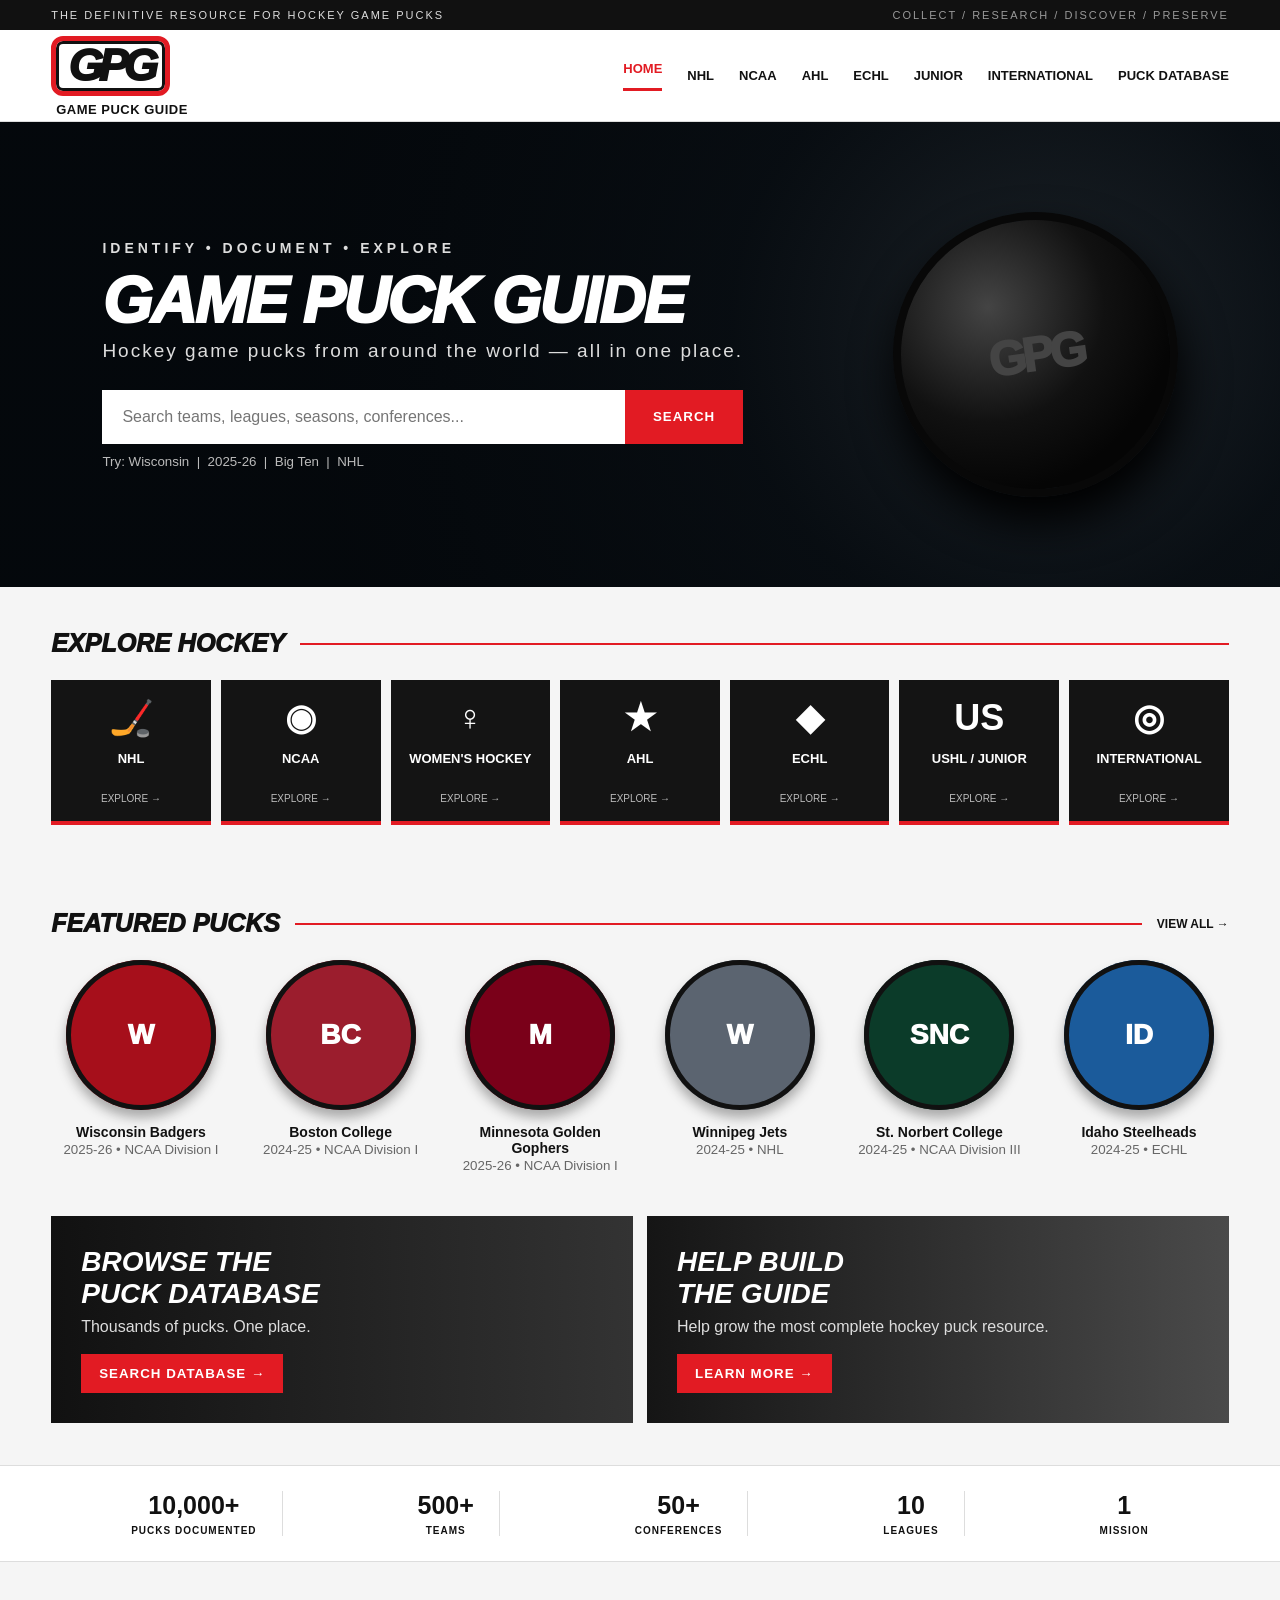
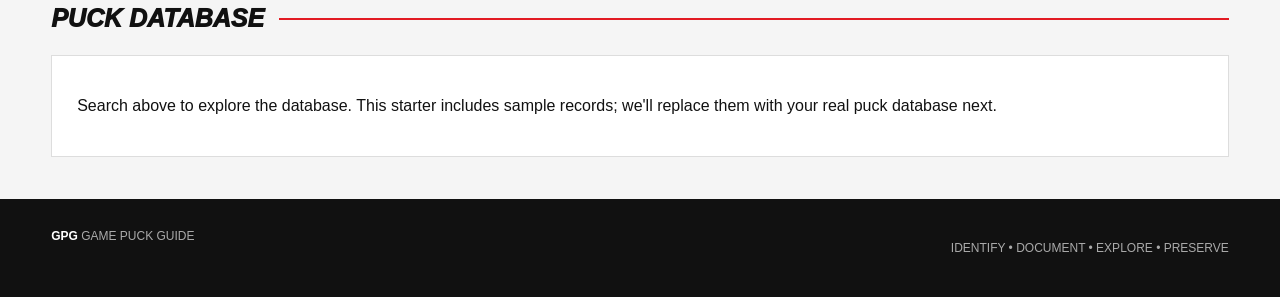
==== index.html @ 2c79c583 "Add files via upload" ====
<!doctype html>
<html lang="en">
<head>
  <meta charset="utf-8">
  <meta name="viewport" content="width=device-width,initial-scale=1">
  <title>Game Puck Guide | Hockey Game Puck Database</title>
  <meta name="description" content="Game Puck Guide — identify, document, explore and preserve hockey game pucks from around the world.">
  <link rel="stylesheet" href="styles.css">
</head>
<body>
  <div class="topbar">THE DEFINITIVE RESOURCE FOR HOCKEY GAME PUCKS <span>COLLECT / RESEARCH / DISCOVER / PRESERVE</span></div>

  <header class="header">
    <a class="brand" href="#">
      <div class="gpg">GPG</div>
      <div class="brand-sub">GAME PUCK GUIDE</div>
    </a>
    <nav>
      <a class="active" href="#">HOME</a>
      <a href="#leagues">NHL</a>
      <a href="#leagues">NCAA</a>
      <a href="#leagues">AHL</a>
      <a href="#leagues">ECHL</a>
      <a href="#leagues">JUNIOR</a>
      <a href="#leagues">INTERNATIONAL</a>
      <a href="#database">PUCK DATABASE</a>
    </nav>
    <button class="menu" aria-label="Open menu">☰</button>
  </header>

  <main>
    <section class="hero">
      <div class="hero-copy">
        <div class="eyebrow">IDENTIFY • DOCUMENT • EXPLORE</div>
        <h1>GAME PUCK GUIDE</h1>
        <p>Hockey game pucks from around the world — all in one place.</p>
        <form class="search" id="searchForm">
          <input id="searchInput" type="search" placeholder="Search teams, leagues, seasons, conferences..." aria-label="Search">
          <button type="submit">SEARCH</button>
        </form>
        <small>Try: Wisconsin &nbsp;|&nbsp; 2025-26 &nbsp;|&nbsp; Big Ten &nbsp;|&nbsp; NHL</small>
      </div>
      <div class="hero-puck" aria-hidden="true"><div>GPG</div></div>
    </section>

    <section class="section league-section" id="leagues">
      <div class="section-heading"><h2>EXPLORE HOCKEY</h2><span></span></div>
      <div class="league-grid">
        <a class="league-card" href="#"><strong>🏒</strong><b>NHL</b><small>EXPLORE →</small></a>
        <a class="league-card" href="#"><strong>◉</strong><b>NCAA</b><small>EXPLORE →</small></a>
        <a class="league-card" href="#"><strong>♀</strong><b>WOMEN'S HOCKEY</b><small>EXPLORE →</small></a>
        <a class="league-card" href="#"><strong>★</strong><b>AHL</b><small>EXPLORE →</small></a>
        <a class="league-card" href="#"><strong>◆</strong><b>ECHL</b><small>EXPLORE →</small></a>
        <a class="league-card" href="#"><strong>US</strong><b>USHL / JUNIOR</b><small>EXPLORE →</small></a>
        <a class="league-card" href="#"><strong>◎</strong><b>INTERNATIONAL</b><small>EXPLORE →</small></a>
      </div>
    </section>

    <section class="section" id="featured">
      <div class="section-heading"><h2>FEATURED PUCKS</h2><span></span><a href="#database">VIEW ALL →</a></div>
      <div class="puck-grid">
        <article class="puck-card"><div class="puck wisconsin">W</div><b>Wisconsin Badgers</b><small>2025-26 • NCAA Division I</small></article>
        <article class="puck-card"><div class="puck bc">BC</div><b>Boston College</b><small>2024-25 • NCAA Division I</small></article>
        <article class="puck-card"><div class="puck minnesota">M</div><b>Minnesota Golden Gophers</b><small>2025-26 • NCAA Division I</small></article>
        <article class="puck-card"><div class="puck jets">W</div><b>Winnipeg Jets</b><small>2024-25 • NHL</small></article>
        <article class="puck-card"><div class="puck snc">SNC</div><b>St. Norbert College</b><small>2024-25 • NCAA Division III</small></article>
        <article class="puck-card"><div class="puck idaho">ID</div><b>Idaho Steelheads</b><small>2024-25 • ECHL</small></article>
      </div>
    </section>

    <section class="feature-panels">
      <a class="feature-panel database" href="#database">
        <div><h2>BROWSE THE<br>PUCK DATABASE</h2><p>Thousands of pucks. One place.</p><button>SEARCH DATABASE →</button></div>
      </a>
      <a class="feature-panel contribute" href="#">
        <div><h2>HELP BUILD<br>THE GUIDE</h2><p>Help grow the most complete hockey puck resource.</p><button>LEARN MORE →</button></div>
      </a>
    </section>

    <section class="stats">
      <div><b>10,000+</b><span>PUCKS DOCUMENTED</span></div>
      <div><b>500+</b><span>TEAMS</span></div>
      <div><b>50+</b><span>CONFERENCES</span></div>
      <div><b>10</b><span>LEAGUES</span></div>
      <div><b>1</b><span>MISSION</span></div>
    </section>

    <section class="database-demo section" id="database">
      <div class="section-heading"><h2>PUCK DATABASE</h2><span></span></div>
      <div id="results" class="results"><p>Search above to explore the database. This starter includes sample records; we'll replace them with your real puck database next.</p></div>
    </section>
  </main>

  <footer>
    <div><strong>GPG</strong> GAME PUCK GUIDE</div>
    <p>IDENTIFY • DOCUMENT • EXPLORE • PRESERVE</p>
  </footer>
  <script src="script.js"></script>
</body>
</html>
---- styles.css ----
*{box-sizing:border-box}html{scroll-behavior:smooth}body{margin:0;font-family:Arial,Helvetica,sans-serif;color:#111;background:#f5f5f5}.topbar{background:#111;color:#ddd;padding:9px 4vw;font-size:11px;letter-spacing:2px}.topbar span{float:right;color:#999}.header{height:92px;background:#fff;display:flex;align-items:center;padding:0 4vw;border-bottom:1px solid #ddd;gap:35px;position:sticky;top:0;z-index:10}.brand{color:#111;text-decoration:none;line-height:.8;min-width:190px}.gpg{display:inline-block;font-size:45px;font-weight:1000;font-style:italic;letter-spacing:-5px;border:5px solid #e21b23;padding:7px 12px;border-radius:12px;box-shadow:inset 0 0 0 3px #111}.brand-sub{font-size:13px;font-weight:900;letter-spacing:.5px;margin:9px 0 0 5px}nav{display:flex;align-items:center;gap:25px;flex:1;justify-content:flex-end}nav a{color:#111;text-decoration:none;font-weight:800;font-size:13px;white-space:nowrap}nav a.active{color:#e21b23;border-bottom:3px solid #e21b23;padding-bottom:12px}.menu{display:none;background:none;border:0;font-size:25px}.hero{min-height:465px;background:linear-gradient(90deg,rgba(4,8,12,.94),rgba(4,8,12,.72)),radial-gradient(circle at 80% 45%,#66727c 0,#182129 28%,#050709 68%);color:#fff;display:flex;align-items:center;padding:60px 8vw;overflow:hidden}.hero-copy{max-width:800px}.eyebrow{letter-spacing:4px;font-weight:800;font-size:14px;color:#ddd}.hero h1{font-size:64px;line-height:.95;margin:15px 0 8px;font-style:italic;font-weight:1000;letter-spacing:-2px}.hero p{font-size:19px;letter-spacing:2px;margin:0 0 28px;color:#ddd}.search{display:flex;max-width:700px;height:54px}.search input{flex:1;border:0;padding:0 20px;font-size:16px}.search button,.feature-panel button{border:0;background:#e21b23;color:#fff;font-weight:900;padding:0 28px;letter-spacing:1px}.hero small{display:block;color:#bbb;margin-top:10px}.hero-puck{margin-left:auto;width:285px;height:285px;border-radius:50%;background:radial-gradient(circle at 35% 30%,#444,#111 45%,#050505 72%);box-shadow:0 25px 45px #000;display:flex;align-items:center;justify-content:center;transform:rotate(-8deg);font-size:48px;font-weight:1000;color:#444;letter-spacing:-4px;border:8px solid #080808}.section{padding:42px 4vw}.section-heading{display:flex;align-items:center;gap:15px;margin-bottom:22px}.section-heading h2{font-size:25px;font-style:italic;margin:0;font-weight:1000}.section-heading span{height:2px;background:#e21b23;flex:1}.section-heading a{color:#111;font-size:12px;font-weight:900;text-decoration:none}.league-grid{display:grid;grid-template-columns:repeat(7,1fr);gap:10px}.league-card{background:#141414;color:#fff;min-height:145px;text-decoration:none;display:flex;flex-direction:column;align-items:center;justify-content:center;text-align:center;border-bottom:4px solid #e21b23;transition:.2s}.league-card:hover{transform:translateY(-4px)}.league-card strong{font-size:36px;margin-bottom:12px}.league-card b{font-size:13px;min-height:30px}.league-card small{font-size:10px;margin-top:12px;color:#bbb}.puck-grid{display:grid;grid-template-columns:repeat(6,1fr);gap:20px}.puck-card{text-align:center}.puck{width:150px;height:150px;border-radius:50%;margin:0 auto 14px;display:flex;align-items:center;justify-content:center;color:#fff;font-size:28px;font-weight:1000;box-shadow:0 8px 12px #aaa,inset 0 0 0 5px #111;background:#181818}.wisconsin{background:#a60f1b}.bc{background:#9b1d2d}.minnesota{background:#7a0019}.jets{background:#5b6470}.snc{background:#0b3b29}.idaho{background:#1b5b9b}.puck-card b{display:block;font-size:14px}.puck-card small{color:#666}.feature-panels{display:grid;grid-template-columns:1fr 1fr;gap:14px;padding:0 4vw 42px}.feature-panel{min-height:190px;text-decoration:none;color:#fff;background:linear-gradient(90deg,#111,#333);padding:30px;display:flex;align-items:center}.feature-panel.contribute{background:linear-gradient(90deg,#151515,#4a4a4a)}.feature-panel h2{font-style:italic;margin:0 0 8px;font-size:28px}.feature-panel p{margin:0 0 18px;color:#ddd}.feature-panel button{padding:12px 18px}.stats{display:flex;justify-content:space-around;background:#fff;border-top:1px solid #ddd;border-bottom:1px solid #ddd;padding:25px 4vw;text-align:center}.stats div{padding:0 25px;border-right:1px solid #ddd}.stats div:last-child{border:0}.stats b,.stats span{display:block}.stats b{font-size:25px}.stats span{font-size:10px;font-weight:900;letter-spacing:1px;margin-top:5px}.database-demo{min-height:230px}.results{background:#fff;padding:25px;border:1px solid #ddd}footer{background:#111;color:#aaa;padding:30px 4vw;display:flex;justify-content:space-between;font-size:12px}footer strong{color:#fff}@media(max-width:1000px){nav{display:none}.menu{display:block;margin-left:auto}.league-grid{grid-template-columns:repeat(4,1fr)}.puck-grid{grid-template-columns:repeat(3,1fr)}.hero-puck{width:210px;height:210px}.hero h1{font-size:48px}}@media(max-width:650px){.topbar span{display:none}.header{height:75px}.brand{min-width:150px}.gpg{font-size:32px}.hero{padding:45px 6vw}.hero-puck{display:none}.hero h1{font-size:40px}.search{height:auto;display:block}.search input,.search button{width:100%;height:50px}.league-grid{grid-template-columns:repeat(2,1fr)}.puck-grid{grid-template-columns:repeat(2,1fr)}.puck{width:125px;height:125px}.feature-panels{grid-template-columns:1fr}.stats{display:grid;grid-template-columns:repeat(2,1fr);gap:18px}.stats div{border:0}footer{display:block}}
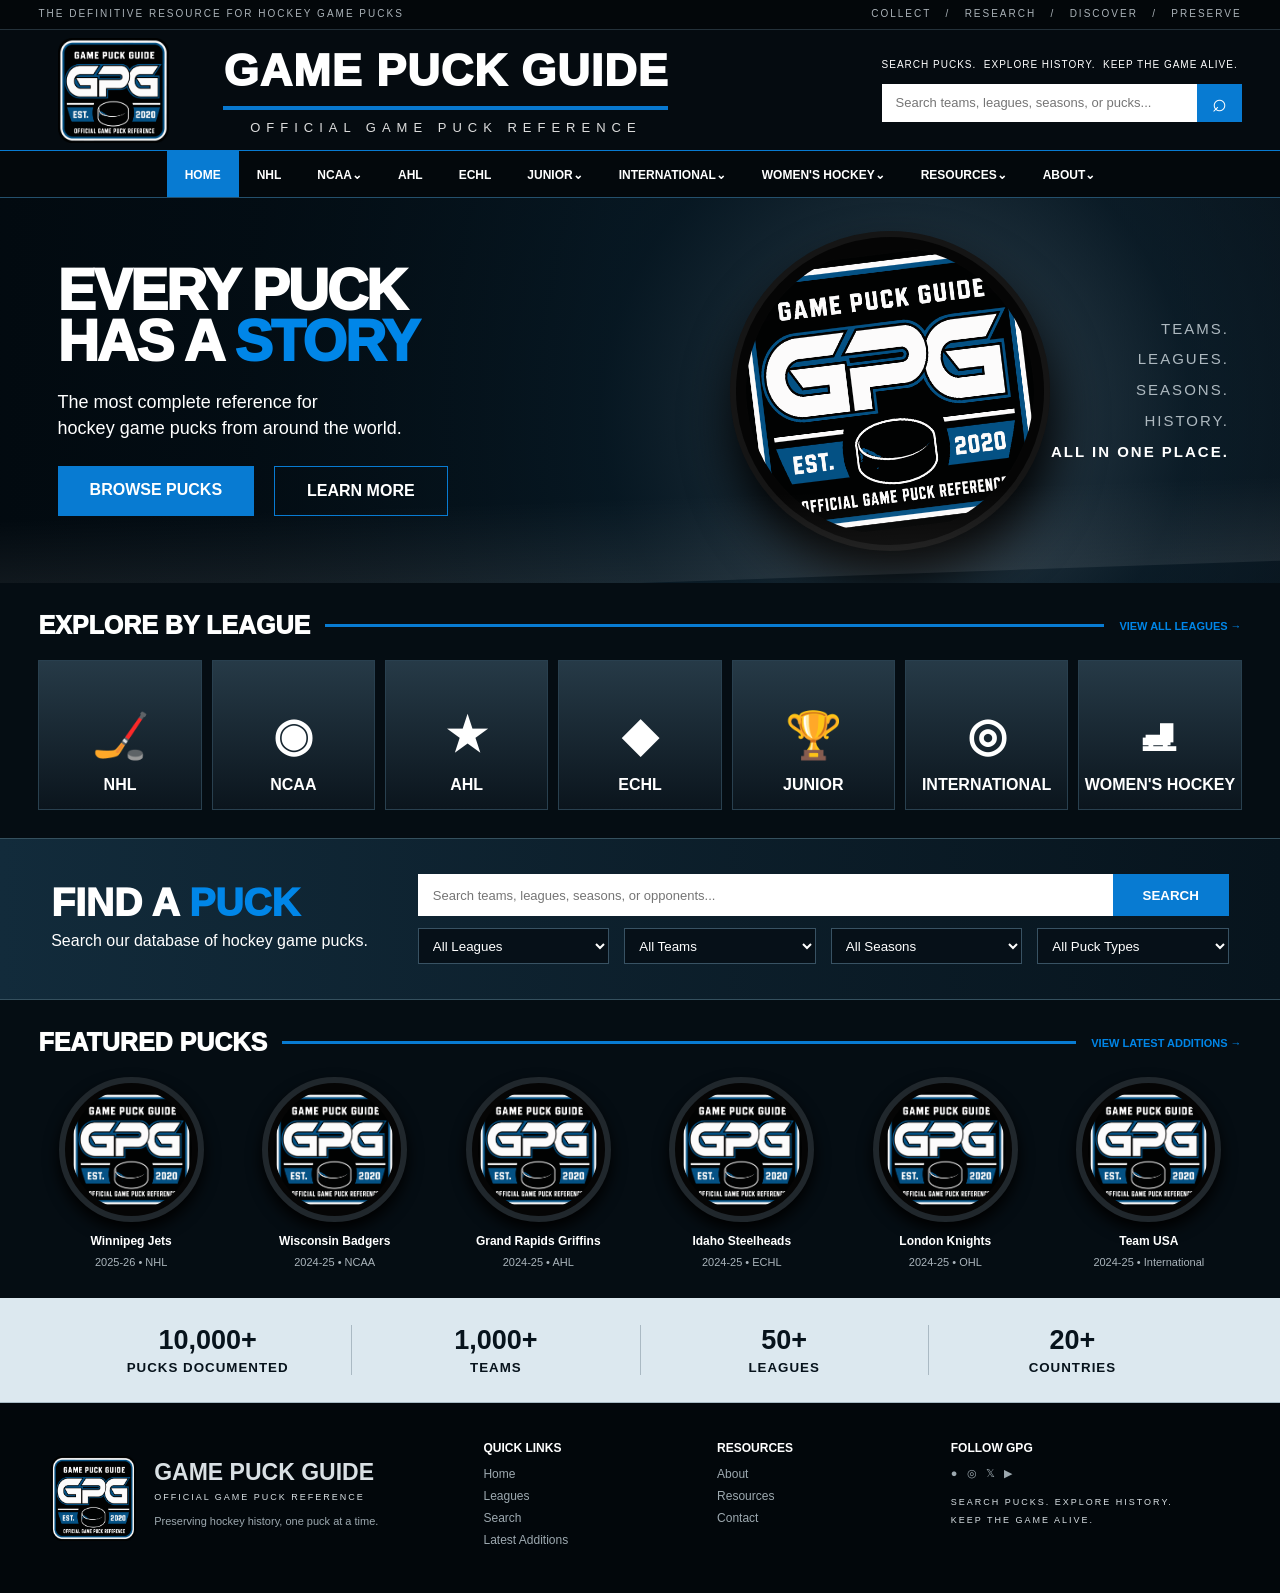
==== commit 42da58a4: "Add files via upload" ====
--- a/index.html
+++ b/index.html
@@ -1,100 +1,73 @@
 <!doctype html>
 <html lang="en">
 <head>
-  <meta charset="utf-8">
-  <meta name="viewport" content="width=device-width,initial-scale=1">
-  <title>Game Puck Guide | Hockey Game Puck Database</title>
-  <meta name="description" content="Game Puck Guide — identify, document, explore and preserve hockey game pucks from around the world.">
-  <link rel="stylesheet" href="styles.css">
+<meta charset="utf-8">
+<meta name="viewport" content="width=device-width,initial-scale=1">
+<title>Game Puck Guide | Official Game Puck Reference</title>
+<meta name="description" content="Game Puck Guide — the official game puck reference for hockey pucks from around the world.">
+<link rel="stylesheet" href="styles.css">
 </head>
 <body>
-  <div class="topbar">THE DEFINITIVE RESOURCE FOR HOCKEY GAME PUCKS <span>COLLECT / RESEARCH / DISCOVER / PRESERVE</span></div>
+<div class="top">THE DEFINITIVE RESOURCE FOR HOCKEY GAME PUCKS <span>COLLECT&nbsp;&nbsp; / &nbsp;&nbsp;RESEARCH&nbsp;&nbsp; / &nbsp;&nbsp;DISCOVER&nbsp;&nbsp; / &nbsp;&nbsp;PRESERVE</span></div>
 
-  <header class="header">
-    <a class="brand" href="#">
-      <div class="gpg">GPG</div>
-      <div class="brand-sub">GAME PUCK GUIDE</div>
-    </a>
-    <nav>
-      <a class="active" href="#">HOME</a>
-      <a href="#leagues">NHL</a>
-      <a href="#leagues">NCAA</a>
-      <a href="#leagues">AHL</a>
-      <a href="#leagues">ECHL</a>
-      <a href="#leagues">JUNIOR</a>
-      <a href="#leagues">INTERNATIONAL</a>
-      <a href="#database">PUCK DATABASE</a>
-    </nav>
-    <button class="menu" aria-label="Open menu">☰</button>
-  </header>
+<header>
+  <a class="logo" href="#"><img src="gpg-logo.png" alt="Game Puck Guide"></a>
+  <div class="title-lockup"><h1>GAME PUCK GUIDE</h1><div>OFFICIAL GAME PUCK REFERENCE</div></div>
+  <div class="header-search">
+    <label>SEARCH PUCKS. &nbsp;EXPLORE HISTORY. &nbsp;KEEP THE GAME ALIVE.</label>
+    <form id="topSearch"><input id="topInput" placeholder="Search teams, leagues, seasons, or pucks..."><button>⌕</button></form>
+  </div>
+</header>
 
-  <main>
-    <section class="hero">
-      <div class="hero-copy">
-        <div class="eyebrow">IDENTIFY • DOCUMENT • EXPLORE</div>
-        <h1>GAME PUCK GUIDE</h1>
-        <p>Hockey game pucks from around the world — all in one place.</p>
-        <form class="search" id="searchForm">
-          <input id="searchInput" type="search" placeholder="Search teams, leagues, seasons, conferences..." aria-label="Search">
-          <button type="submit">SEARCH</button>
-        </form>
-        <small>Try: Wisconsin &nbsp;|&nbsp; 2025-26 &nbsp;|&nbsp; Big Ten &nbsp;|&nbsp; NHL</small>
-      </div>
-      <div class="hero-puck" aria-hidden="true"><div>GPG</div></div>
-    </section>
+<nav>
+  <a class="active" href="#">HOME</a><a href="#leagues">NHL</a><a href="#leagues">NCAA⌄</a><a href="#leagues">AHL</a>
+  <a href="#leagues">ECHL</a><a href="#leagues">JUNIOR⌄</a><a href="#leagues">INTERNATIONAL⌄</a>
+  <a href="#leagues">WOMEN'S HOCKEY⌄</a><a href="#database">RESOURCES⌄</a><a href="#footer">ABOUT⌄</a>
+</nav>
 
-    <section class="section league-section" id="leagues">
-      <div class="section-heading"><h2>EXPLORE HOCKEY</h2><span></span></div>
-      <div class="league-grid">
-        <a class="league-card" href="#"><strong>🏒</strong><b>NHL</b><small>EXPLORE →</small></a>
-        <a class="league-card" href="#"><strong>◉</strong><b>NCAA</b><small>EXPLORE →</small></a>
-        <a class="league-card" href="#"><strong>♀</strong><b>WOMEN'S HOCKEY</b><small>EXPLORE →</small></a>
-        <a class="league-card" href="#"><strong>★</strong><b>AHL</b><small>EXPLORE →</small></a>
-        <a class="league-card" href="#"><strong>◆</strong><b>ECHL</b><small>EXPLORE →</small></a>
-        <a class="league-card" href="#"><strong>US</strong><b>USHL / JUNIOR</b><small>EXPLORE →</small></a>
-        <a class="league-card" href="#"><strong>◎</strong><b>INTERNATIONAL</b><small>EXPLORE →</small></a>
-      </div>
-    </section>
+<section class="hero">
+  <div class="hero-copy">
+    <h2>EVERY PUCK<br>HAS A <em>STORY</em></h2>
+    <p>The most complete reference for<br>hockey game pucks from around the world.</p>
+    <div class="hero-buttons"><a href="#database">BROWSE PUCKS</a><a class="outline" href="#footer">LEARN MORE</a></div>
+  </div>
+  <div class="hero-puck"><img src="gpg-logo.png" alt=""></div>
+  <div class="hero-list">TEAMS.<br>LEAGUES.<br>SEASONS.<br>HISTORY.<br><b>ALL IN ONE PLACE.</b></div>
+</section>
 
-    <section class="section" id="featured">
-      <div class="section-heading"><h2>FEATURED PUCKS</h2><span></span><a href="#database">VIEW ALL →</a></div>
-      <div class="puck-grid">
-        <article class="puck-card"><div class="puck wisconsin">W</div><b>Wisconsin Badgers</b><small>2025-26 • NCAA Division I</small></article>
-        <article class="puck-card"><div class="puck bc">BC</div><b>Boston College</b><small>2024-25 • NCAA Division I</small></article>
-        <article class="puck-card"><div class="puck minnesota">M</div><b>Minnesota Golden Gophers</b><small>2025-26 • NCAA Division I</small></article>
-        <article class="puck-card"><div class="puck jets">W</div><b>Winnipeg Jets</b><small>2024-25 • NHL</small></article>
-        <article class="puck-card"><div class="puck snc">SNC</div><b>St. Norbert College</b><small>2024-25 • NCAA Division III</small></article>
-        <article class="puck-card"><div class="puck idaho">ID</div><b>Idaho Steelheads</b><small>2024-25 • ECHL</small></article>
-      </div>
-    </section>
+<section class="dark section" id="leagues">
+  <div class="section-head"><h2>EXPLORE BY LEAGUE</h2><i></i><a href="#leagues">VIEW ALL LEAGUES →</a></div>
+  <div class="league-grid">
+    <a><span>🏒</span>NHL</a><a><span>◉</span>NCAA</a><a><span>★</span>AHL</a><a><span>◆</span>ECHL</a><a><span>🏆</span>JUNIOR</a><a><span>◎</span>INTERNATIONAL</a><a><span>⛸</span>WOMEN'S HOCKEY</a>
+  </div>
+</section>
 
-    <section class="feature-panels">
-      <a class="feature-panel database" href="#database">
-        <div><h2>BROWSE THE<br>PUCK DATABASE</h2><p>Thousands of pucks. One place.</p><button>SEARCH DATABASE →</button></div>
-      </a>
-      <a class="feature-panel contribute" href="#">
-        <div><h2>HELP BUILD<br>THE GUIDE</h2><p>Help grow the most complete hockey puck resource.</p><button>LEARN MORE →</button></div>
-      </a>
-    </section>
+<section class="find" id="database">
+  <div class="find-copy"><h2>FIND A <em>PUCK</em></h2><p>Search our database of hockey game pucks.</p></div>
+  <div class="filters">
+    <form id="databaseSearch"><div class="search-row"><input id="dbInput" placeholder="Search teams, leagues, seasons, or opponents..."><button>SEARCH</button></div>
+    <div class="selects"><select><option>All Leagues</option><option>NHL</option><option>NCAA</option><option>AHL</option><option>ECHL</option></select><select><option>All Teams</option></select><select><option>All Seasons</option></select><select><option>All Puck Types</option></select></div></form>
+  </div>
+</section>
 
-    <section class="stats">
-      <div><b>10,000+</b><span>PUCKS DOCUMENTED</span></div>
-      <div><b>500+</b><span>TEAMS</span></div>
-      <div><b>50+</b><span>CONFERENCES</span></div>
-      <div><b>10</b><span>LEAGUES</span></div>
-      <div><b>1</b><span>MISSION</span></div>
-    </section>
+<section class="dark section featured">
+  <div class="section-head"><h2>FEATURED PUCKS</h2><i></i><a href="#database">VIEW LATEST ADDITIONS →</a></div>
+  <div class="puck-grid" id="pucks"></div>
+</section>
 
-    <section class="database-demo section" id="database">
-      <div class="section-heading"><h2>PUCK DATABASE</h2><span></span></div>
-      <div id="results" class="results"><p>Search above to explore the database. This starter includes sample records; we'll replace them with your real puck database next.</p></div>
-    </section>
-  </main>
+<section class="stats">
+  <div><strong>10,000+</strong><small>PUCKS DOCUMENTED</small></div>
+  <div><strong>1,000+</strong><small>TEAMS</small></div>
+  <div><strong>50+</strong><small>LEAGUES</small></div>
+  <div><strong>20+</strong><small>COUNTRIES</small></div>
+</section>
 
-  <footer>
-    <div><strong>GPG</strong> GAME PUCK GUIDE</div>
-    <p>IDENTIFY • DOCUMENT • EXPLORE • PRESERVE</p>
-  </footer>
-  <script src="script.js"></script>
+<footer id="footer">
+  <div class="footer-brand"><img src="gpg-logo.png"><div><h2>GAME PUCK GUIDE</h2><small>OFFICIAL GAME PUCK REFERENCE</small><p>Preserving hockey history, one puck at a time.</p></div></div>
+  <div><h3>QUICK LINKS</h3><a>Home</a><a>Leagues</a><a>Search</a><a>Latest Additions</a></div>
+  <div><h3>RESOURCES</h3><a>About</a><a>Resources</a><a>Contact</a></div>
+  <div><h3>FOLLOW GPG</h3><p>● &nbsp; ◎ &nbsp; 𝕏 &nbsp; ▶</p><small>SEARCH PUCKS. EXPLORE HISTORY.<br>KEEP THE GAME ALIVE.</small></div>
+</footer>
+<script src="script.js"></script>
 </body>
 </html>
--- a/styles.css
+++ b/styles.css
@@ -1 +1 @@
-*{box-sizing:border-box}html{scroll-behavior:smooth}body{margin:0;font-family:Arial,Helvetica,sans-serif;color:#111;background:#f5f5f5}.topbar{background:#111;color:#ddd;padding:9px 4vw;font-size:11px;letter-spacing:2px}.topbar span{float:right;color:#999}.header{height:92px;background:#fff;display:flex;align-items:center;padding:0 4vw;border-bottom:1px solid #ddd;gap:35px;position:sticky;top:0;z-index:10}.brand{color:#111;text-decoration:none;line-height:.8;min-width:190px}.gpg{display:inline-block;font-size:45px;font-weight:1000;font-style:italic;letter-spacing:-5px;border:5px solid #e21b23;padding:7px 12px;border-radius:12px;box-shadow:inset 0 0 0 3px #111}.brand-sub{font-size:13px;font-weight:900;letter-spacing:.5px;margin:9px 0 0 5px}nav{display:flex;align-items:center;gap:25px;flex:1;justify-content:flex-end}nav a{color:#111;text-decoration:none;font-weight:800;font-size:13px;white-space:nowrap}nav a.active{color:#e21b23;border-bottom:3px solid #e21b23;padding-bottom:12px}.menu{display:none;background:none;border:0;font-size:25px}.hero{min-height:465px;background:linear-gradient(90deg,rgba(4,8,12,.94),rgba(4,8,12,.72)),radial-gradient(circle at 80% 45%,#66727c 0,#182129 28%,#050709 68%);color:#fff;display:flex;align-items:center;padding:60px 8vw;overflow:hidden}.hero-copy{max-width:800px}.eyebrow{letter-spacing:4px;font-weight:800;font-size:14px;color:#ddd}.hero h1{font-size:64px;line-height:.95;margin:15px 0 8px;font-style:italic;font-weight:1000;letter-spacing:-2px}.hero p{font-size:19px;letter-spacing:2px;margin:0 0 28px;color:#ddd}.search{display:flex;max-width:700px;height:54px}.search input{flex:1;border:0;padding:0 20px;font-size:16px}.search button,.feature-panel button{border:0;background:#e21b23;color:#fff;font-weight:900;padding:0 28px;letter-spacing:1px}.hero small{display:block;color:#bbb;margin-top:10px}.hero-puck{margin-left:auto;width:285px;height:285px;border-radius:50%;background:radial-gradient(circle at 35% 30%,#444,#111 45%,#050505 72%);box-shadow:0 25px 45px #000;display:flex;align-items:center;justify-content:center;transform:rotate(-8deg);font-size:48px;font-weight:1000;color:#444;letter-spacing:-4px;border:8px solid #080808}.section{padding:42px 4vw}.section-heading{display:flex;align-items:center;gap:15px;margin-bottom:22px}.section-heading h2{font-size:25px;font-style:italic;margin:0;font-weight:1000}.section-heading span{height:2px;background:#e21b23;flex:1}.section-heading a{color:#111;font-size:12px;font-weight:900;text-decoration:none}.league-grid{display:grid;grid-template-columns:repeat(7,1fr);gap:10px}.league-card{background:#141414;color:#fff;min-height:145px;text-decoration:none;display:flex;flex-direction:column;align-items:center;justify-content:center;text-align:center;border-bottom:4px solid #e21b23;transition:.2s}.league-card:hover{transform:translateY(-4px)}.league-card strong{font-size:36px;margin-bottom:12px}.league-card b{font-size:13px;min-height:30px}.league-card small{font-size:10px;margin-top:12px;color:#bbb}.puck-grid{display:grid;grid-template-columns:repeat(6,1fr);gap:20px}.puck-card{text-align:center}.puck{width:150px;height:150px;border-radius:50%;margin:0 auto 14px;display:flex;align-items:center;justify-content:center;color:#fff;font-size:28px;font-weight:1000;box-shadow:0 8px 12px #aaa,inset 0 0 0 5px #111;background:#181818}.wisconsin{background:#a60f1b}.bc{background:#9b1d2d}.minnesota{background:#7a0019}.jets{background:#5b6470}.snc{background:#0b3b29}.idaho{background:#1b5b9b}.puck-card b{display:block;font-size:14px}.puck-card small{color:#666}.feature-panels{display:grid;grid-template-columns:1fr 1fr;gap:14px;padding:0 4vw 42px}.feature-panel{min-height:190px;text-decoration:none;color:#fff;background:linear-gradient(90deg,#111,#333);padding:30px;display:flex;align-items:center}.feature-panel.contribute{background:linear-gradient(90deg,#151515,#4a4a4a)}.feature-panel h2{font-style:italic;margin:0 0 8px;font-size:28px}.feature-panel p{margin:0 0 18px;color:#ddd}.feature-panel button{padding:12px 18px}.stats{display:flex;justify-content:space-around;background:#fff;border-top:1px solid #ddd;border-bottom:1px solid #ddd;padding:25px 4vw;text-align:center}.stats div{padding:0 25px;border-right:1px solid #ddd}.stats div:last-child{border:0}.stats b,.stats span{display:block}.stats b{font-size:25px}.stats span{font-size:10px;font-weight:900;letter-spacing:1px;margin-top:5px}.database-demo{min-height:230px}.results{background:#fff;padding:25px;border:1px solid #ddd}footer{background:#111;color:#aaa;padding:30px 4vw;display:flex;justify-content:space-between;font-size:12px}footer strong{color:#fff}@media(max-width:1000px){nav{display:none}.menu{display:block;margin-left:auto}.league-grid{grid-template-columns:repeat(4,1fr)}.puck-grid{grid-template-columns:repeat(3,1fr)}.hero-puck{width:210px;height:210px}.hero h1{font-size:48px}}@media(max-width:650px){.topbar span{display:none}.header{height:75px}.brand{min-width:150px}.gpg{font-size:32px}.hero{padding:45px 6vw}.hero-puck{display:none}.hero h1{font-size:40px}.search{height:auto;display:block}.search input,.search button{width:100%;height:50px}.league-grid{grid-template-columns:repeat(2,1fr)}.puck-grid{grid-template-columns:repeat(2,1fr)}.puck{width:125px;height:125px}.feature-panels{grid-template-columns:1fr}.stats{display:grid;grid-template-columns:repeat(2,1fr);gap:18px}.stats div{border:0}footer{display:block}}
+*{box-sizing:border-box}html{scroll-behavior:smooth}body{margin:0;background:#061018;color:#fff;font-family:Arial,Helvetica,sans-serif}.top{height:30px;background:#03070a;border-bottom:1px solid #24313a;color:#aab2b8;padding:8px 3%;font-size:10px;letter-spacing:2px}.top span{float:right}header{height:120px;background:#050b10;display:flex;align-items:center;padding:12px 3%;gap:35px}.logo{width:150px;height:105px;display:block}.logo img{width:100%;height:100%;object-fit:contain}.title-lockup{min-width:410px}.title-lockup h1{font-size:45px;letter-spacing:1px;margin:0;border-bottom:4px solid #0878cf;padding-bottom:9px;font-weight:1000}.title-lockup div{letter-spacing:6px;text-align:center;margin-top:10px;font-size:13px;color:#ddd}.header-search{margin-left:auto;width:360px}.header-search label{font-size:10px;letter-spacing:1px;display:block;margin-bottom:14px}.header-search form{display:flex}.header-search input{height:38px;flex:1;border:0;padding:0 14px;font-size:13px}.header-search button{width:45px;background:#087bd2;color:#fff;border:0;font-size:25px}nav{height:48px;background:#03080c;border-top:1px solid #087bd2;border-bottom:1px solid #24506d;display:flex;justify-content:center}nav a{color:#fff;text-decoration:none;font-weight:900;font-size:12px;padding:17px 18px;white-space:nowrap}nav a.active{background:#087bd2}.hero{height:385px;position:relative;overflow:hidden;display:flex;align-items:center;padding:40px 4.5%;background:linear-gradient(90deg,rgba(2,10,16,.96) 0%,rgba(4,19,29,.76) 48%,rgba(7,18,27,.45) 100%),radial-gradient(circle at 70% 55%,#7891a1,#102532 32%,#04090d 72%)}.hero:after{content:"";position:absolute;inset:auto 0 0;height:85px;background:linear-gradient(transparent,rgba(255,255,255,.08));transform:skewY(-2deg)}.hero-copy{z-index:2}.hero h2{font-size:57px;line-height:.9;margin:0 0 22px;font-weight:1000;letter-spacing:-2px}.hero h2 em,.find h2 em{color:#0086e8;font-style:normal}.hero p{font-size:18px;line-height:1.45;margin-bottom:25px}.hero-buttons{display:flex;gap:20px}.hero-buttons a{background:#087bd2;padding:15px 32px;color:#fff;text-decoration:none;font-weight:900}.hero-buttons .outline{background:transparent;border:1px solid #087bd2}.hero-puck{position:absolute;right:18%;width:320px;height:320px;border-radius:50%;background:#050505;box-shadow:0 30px 50px #000;transform:rotate(-7deg);padding:10px;border:6px solid #151515}.hero-puck img{width:100%;height:100%;object-fit:contain;border-radius:50%}.hero-list{position:absolute;right:4%;text-align:right;font-size:15px;line-height:2.05;color:#aeb9c0;letter-spacing:2px}.hero-list b{color:#fff}.dark{background:#050d13}.section{padding:28px 3%}.section-head{display:flex;align-items:center;gap:15px;margin-bottom:20px}.section-head h2{font-size:25px;margin:0;font-weight:1000}.section-head i{height:3px;background:#087bd2;flex:1}.section-head a{color:#0086e8;font-size:11px;font-weight:900;text-decoration:none}.league-grid{display:grid;grid-template-columns:repeat(7,1fr);gap:10px}.league-grid a{height:150px;border:1px solid #29404f;background:linear-gradient(#263a47,#0b151d);display:flex;flex-direction:column;align-items:center;justify-content:flex-end;padding:15px 5px;font-weight:900}.league-grid span{font-size:46px;line-height:1;margin-bottom:18px}.find{background:linear-gradient(90deg,#122b3b,#07141d);padding:35px 4%;display:flex;align-items:center;gap:50px;border-top:1px solid #35505e;border-bottom:1px solid #35505e}.find-copy{min-width:270px}.find h2{font-size:39px;margin:0;font-weight:1000}.find p{margin:7px 0}.filters{flex:1}.search-row{display:flex}.search-row input{height:42px;flex:1;border:0;padding:0 15px;font-size:13px}.search-row button{background:#087bd2;border:0;color:#fff;font-weight:900;padding:0 30px}.selects{display:grid;grid-template-columns:repeat(4,1fr);gap:15px;margin-top:12px}.selects select{height:36px;background:#061018;color:#fff;border:1px solid #385263;padding:0 10px}.puck-grid{display:grid;grid-template-columns:repeat(6,1fr);gap:18px}.puck-card{text-align:center}.puck-img{width:145px;height:145px;margin:0 auto 12px;border-radius:50%;background:#050505;border:6px solid #20272c;box-shadow:0 8px 15px #000;padding:6px}.puck-img img{width:100%;height:100%;border-radius:50%;object-fit:contain}.puck-card b{display:block;font-size:12px;margin-bottom:4px}.puck-card small{color:#aab4bb;font-size:11px}.stats{display:flex;justify-content:space-around;text-align:center;background:#dce8ef;color:#07131c;padding:27px 5%;border-bottom:1px solid #a8bac5}.stats div{flex:1;border-right:1px solid #aab9c3}.stats div:last-child{border:0}.stats strong,.stats small{display:block}.stats strong{font-size:27px}.stats small{font-weight:900;letter-spacing:1px;margin-top:4px}footer{display:grid;grid-template-columns:2fr 1fr 1fr 1.4fr;gap:35px;padding:38px 4%;background:#02070b;color:#d9e0e4}footer h2{margin:0;font-size:23px}.footer-brand{display:flex;gap:18px;align-items:center}.footer-brand img{width:85px;height:85px}.footer-brand small,footer small{font-size:9px;letter-spacing:2px}footer h3{font-size:12px;margin-top:0;color:#fff}footer a{display:block;color:#9da9b0;margin:8px 0;font-size:12px}footer p{font-size:11px;color:#9da9b0}@media(max-width:1050px){header{gap:15px}.title-lockup{min-width:300px}.title-lockup h1{font-size:32px}.header-search{width:290px}.hero-puck{right:12%;width:260px;height:260px}.hero-list{display:none}.league-grid{grid-template-columns:repeat(4,1fr)}.puck-grid{grid-template-columns:repeat(3,1fr)}}@media(max-width:700px){.top span{display:none}header{height:95px}.logo{width:105px;height:80px}.title-lockup{min-width:0}.title-lockup h1{font-size:24px}.title-lockup div,.header-search{display:none}nav{overflow-x:auto;justify-content:flex-start}.hero{height:430px;padding:30px 7%}.hero h2{font-size:43px}.hero-puck{opacity:.38;right:-70px;width:300px;height:300px}.league-grid{grid-template-columns:repeat(2,1fr)}.find{display:block}.filters{margin-top:20px}.selects{grid-template-columns:repeat(2,1fr)}.puck-grid{grid-template-columns:repeat(2,1fr)}.puck-img{width:125px;height:125px}.stats{display:grid;grid-template-columns:repeat(2,1fr);gap:15px}.stats div{border:0}footer{grid-template-columns:1fr 1fr}.footer-brand{grid-column:1/-1}}
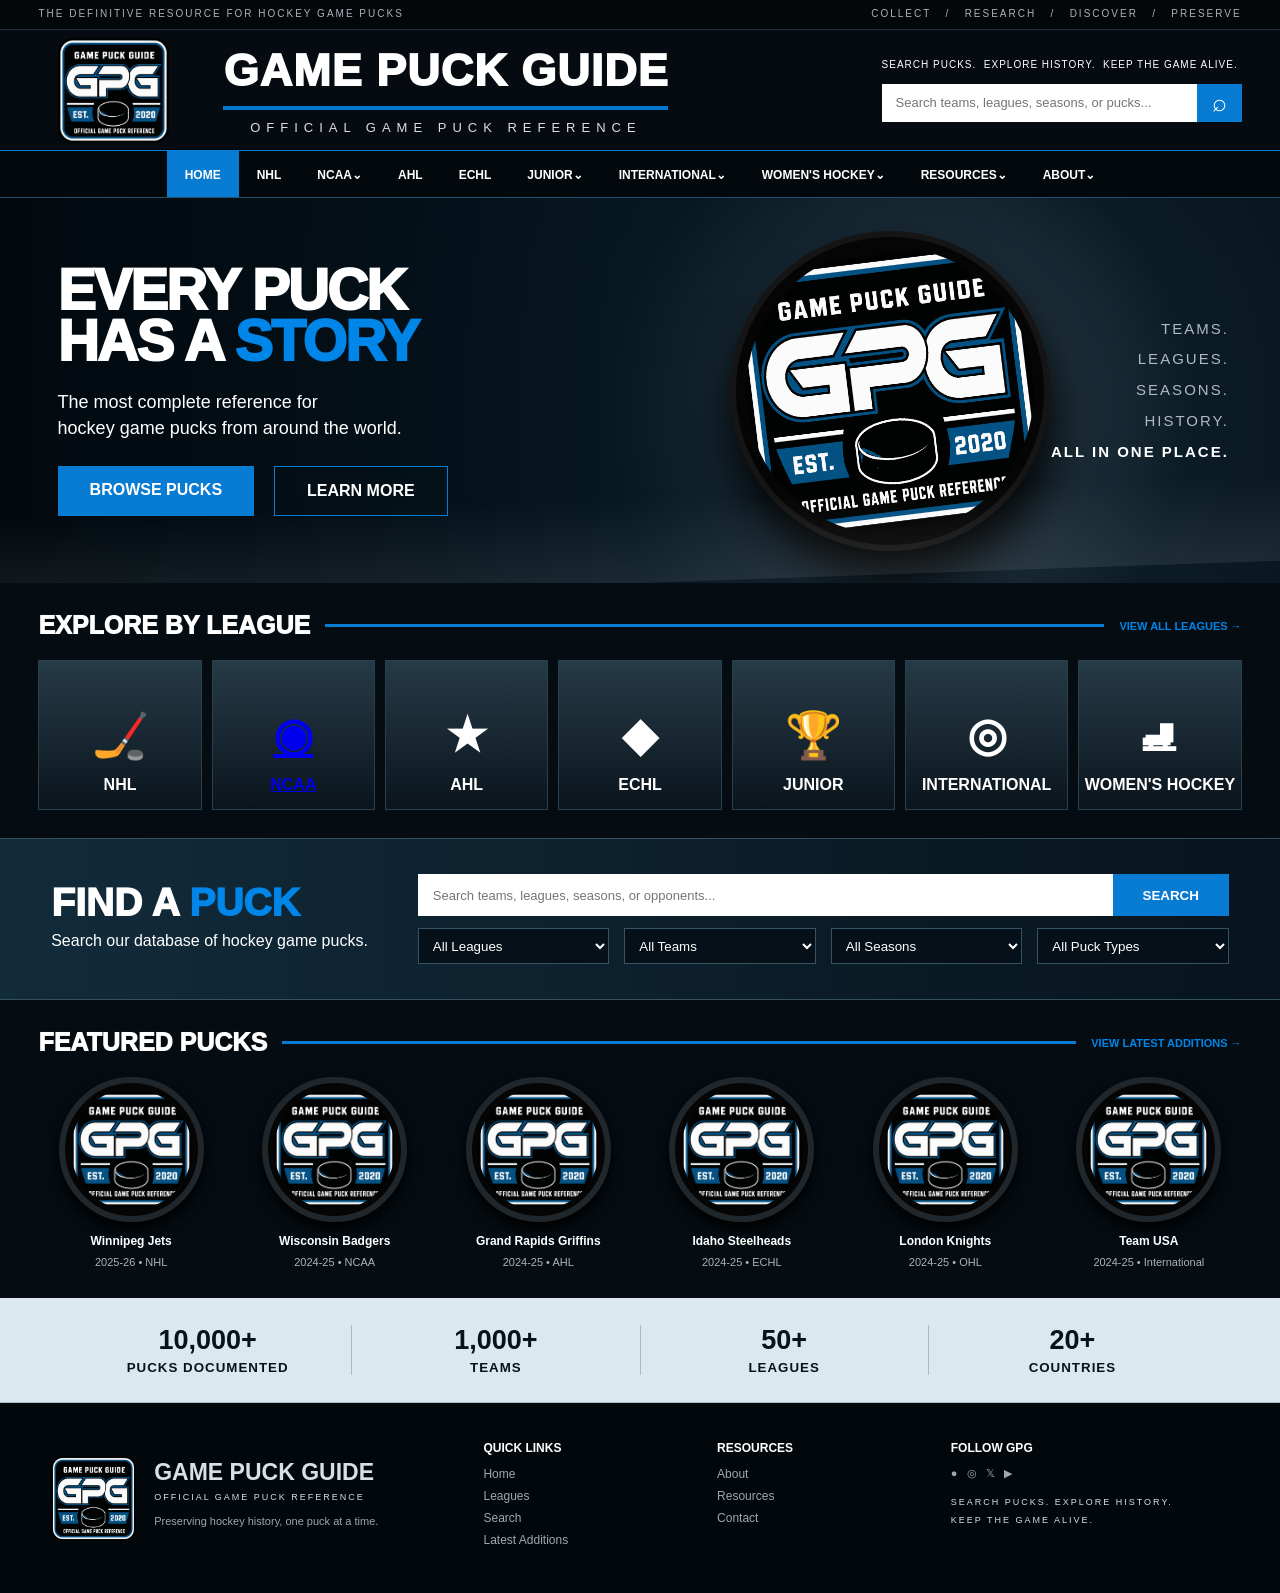
==== commit 486573a7: "Add files via upload" ====
--- a/index.html
+++ b/index.html
@@ -20,7 +20,7 @@
 </header>
 
 <nav>
-  <a class="active" href="#">HOME</a><a href="#leagues">NHL</a><a href="#leagues">NCAA⌄</a><a href="#leagues">AHL</a>
+  <a class="active" href="#">HOME</a><a href="#leagues">NHL</a><a href="ncaa-womens-d3.html">NCAA⌄</a><a href="#leagues">AHL</a>
   <a href="#leagues">ECHL</a><a href="#leagues">JUNIOR⌄</a><a href="#leagues">INTERNATIONAL⌄</a>
   <a href="#leagues">WOMEN'S HOCKEY⌄</a><a href="#database">RESOURCES⌄</a><a href="#footer">ABOUT⌄</a>
 </nav>
@@ -38,7 +38,7 @@
 <section class="dark section" id="leagues">
   <div class="section-head"><h2>EXPLORE BY LEAGUE</h2><i></i><a href="#leagues">VIEW ALL LEAGUES →</a></div>
   <div class="league-grid">
-    <a><span>🏒</span>NHL</a><a><span>◉</span>NCAA</a><a><span>★</span>AHL</a><a><span>◆</span>ECHL</a><a><span>🏆</span>JUNIOR</a><a><span>◎</span>INTERNATIONAL</a><a><span>⛸</span>WOMEN'S HOCKEY</a>
+    <a><span>🏒</span>NHL</a><a href="ncaa-womens-d3.html"><span>◉</span>NCAA</a><a><span>★</span>AHL</a><a><span>◆</span>ECHL</a><a><span>🏆</span>JUNIOR</a><a><span>◎</span>INTERNATIONAL</a><a><span>⛸</span>WOMEN'S HOCKEY</a>
   </div>
 </section>
 
